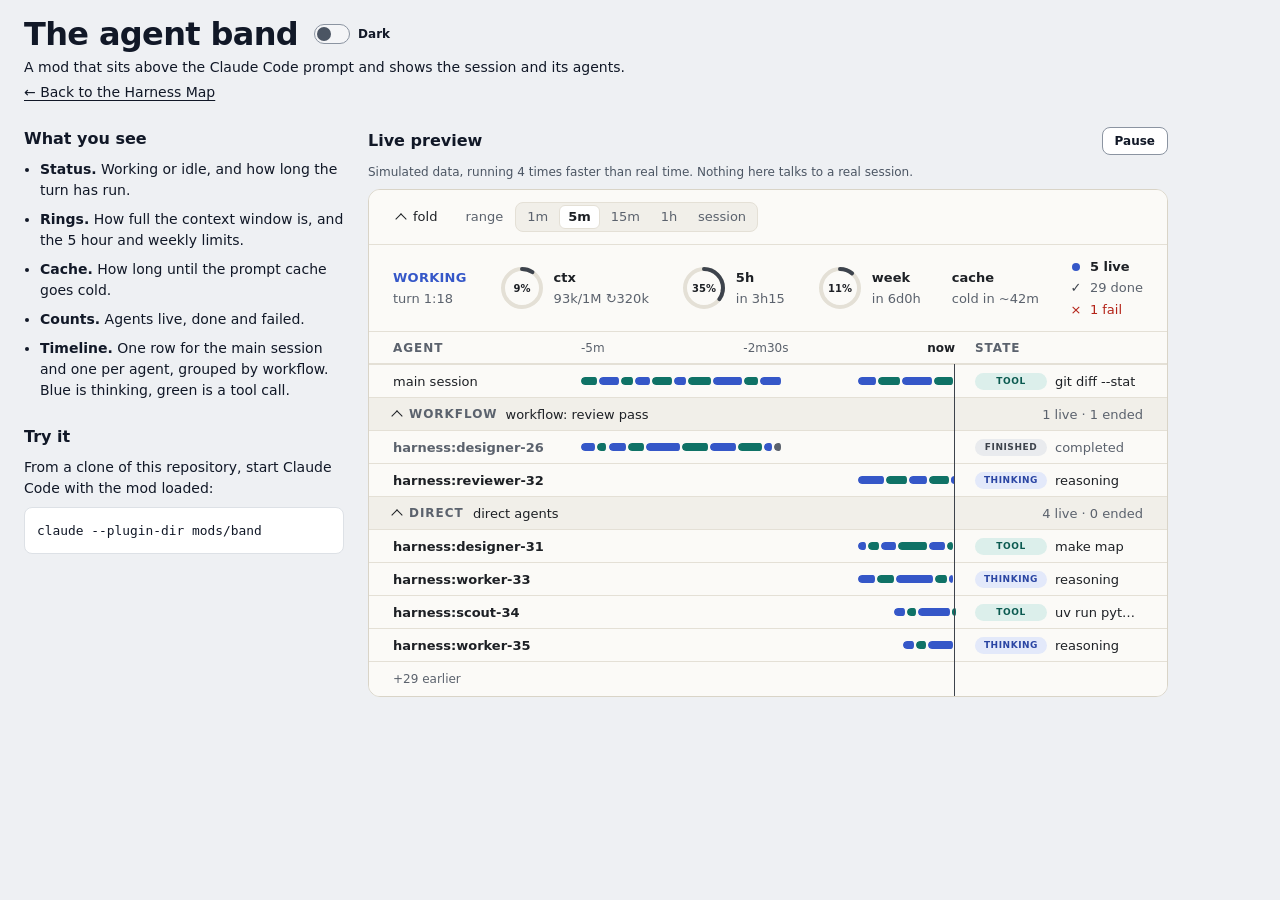
==== docs/band.html @ f0ace24b "feat(docs): add a live preview of the agent band, linked from the map header * the map header gets a" ====
<!doctype html>
<html lang="en">
<head>
  <meta charset="utf-8">
  <meta name="viewport" content="width=device-width, initial-scale=1">
  <title>The agent band - Harness</title>
  <meta name="description" content="A live, simulated preview of the agent band: a mod that sits above the Claude Code prompt and shows the session and its agents.">
  <script>
    try {
      const savedTheme = localStorage.getItem("harness-map-theme");
      const prefersDark = window.matchMedia("(prefers-color-scheme: dark)").matches;
      if (savedTheme === "dark" || (savedTheme === null && prefersDark)) document.documentElement.dataset.theme = "dark";
    } catch (error) {
      console.warn("The saved theme could not be read.", error);
    }
  </script>
  <link rel="stylesheet" href="style.css">
  <link rel="stylesheet" href="band.css">
</head>
<body>
  <div class="page">
    <header class="page-head">
      <div class="page-intro">
        <div class="page-title-row">
          <h1 class="page-title">The agent band</h1>
          <button type="button" class="theme-switch" role="switch" aria-checked="false" data-theme-toggle>
            <span class="theme-switch-track" aria-hidden="true"><span class="theme-switch-thumb"></span></span>
            <span class="theme-switch-label">Dark</span>
          </button>
        </div>
        <p class="page-lede">A mod that sits above the Claude Code prompt and shows the session and its agents.</p>
        <p><a href="index.html">&larr; Back to the Harness Map</a></p>
      </div>
    </header>

    <main class="ab-page">
      <div class="ab-about">
        <section aria-labelledby="about-title">
          <h2 class="ab-about-title" id="about-title">What you see</h2>
          <ul class="ab-about-list">
            <li><strong>Status.</strong> Working or idle, and how long the turn has run.</li>
            <li><strong>Rings.</strong> How full the context window is, and the 5 hour and weekly limits.</li>
            <li><strong>Cache.</strong> How long until the prompt cache goes cold.</li>
            <li><strong>Counts.</strong> Agents live, done and failed.</li>
            <li><strong>Timeline.</strong> One row for the main session and one per agent, grouped by workflow. Blue is thinking, green is a tool call.</li>
          </ul>
        </section>
        <section aria-labelledby="try-title">
          <h2 class="ab-about-title" id="try-title">Try it</h2>
          <p>From a clone of this repository, start Claude Code with the mod loaded:</p>
          <pre class="ab-code"><code>claude --plugin-dir mods/band</code></pre>
        </section>
      </div>

      <section class="ab-demo" aria-labelledby="demo-title">
        <div class="ab-demo-head">
          <h2 class="ab-demo-title" id="demo-title">Live preview</h2>
          <button type="button" class="ab-pause" data-pause>Pause</button>
        </div>
        <p class="ab-demo-note">Simulated data, running 4 times faster than real time. Nothing here talks to a real session.</p>
        <div class="ab-scroll" tabindex="0" role="region" aria-label="The agent band, simulated">
          <div class="ab" data-band>
            <div class="ab-controls">
              <button type="button" class="ab-fold" aria-expanded="true" data-fold>
                <span class="ab-chevron" aria-hidden="true"></span>
                <span data-fold-label>fold</span>
              </button>
              <div class="ab-range" data-range-group>
                <span class="ab-range-label" id="range-label">range</span>
                <div class="ab-range-buttons" role="group" aria-labelledby="range-label">
                  <button type="button" class="ab-range-button" aria-pressed="false" data-range="60000">1m</button>
                  <button type="button" class="ab-range-button" aria-pressed="true" data-range="300000">5m</button>
                  <button type="button" class="ab-range-button" aria-pressed="false" data-range="900000">15m</button>
                  <button type="button" class="ab-range-button" aria-pressed="false" data-range="3600000">1h</button>
                  <button type="button" class="ab-range-button" aria-pressed="false" data-range="0">session</button>
                </div>
              </div>
            </div>

            <div class="ab-gauges">
              <div class="ab-status">
                <strong class="ab-status-word" data-status>WORKING</strong>
                <span class="ab-muted" data-turn>turn 0:00</span>
              </div>
              <div class="ab-gauge" data-gauge="ctx">
                <svg class="ab-ring" viewBox="0 0 48 48" aria-hidden="true"><circle class="ab-ring-track" cx="24" cy="24" r="19"/><circle class="ab-ring-arc" cx="24" cy="24" r="19" pathLength="100" stroke-dasharray="0 100" transform="rotate(-90 24 24)" data-arc/><text class="ab-ring-num" x="24" y="28" text-anchor="middle" data-pct>0%</text></svg>
                <div class="ab-gauge-text"><strong>ctx</strong><span class="ab-muted" data-detail></span></div>
              </div>
              <div class="ab-gauge" data-gauge="five">
                <svg class="ab-ring" viewBox="0 0 48 48" aria-hidden="true"><circle class="ab-ring-track" cx="24" cy="24" r="19"/><circle class="ab-ring-arc" cx="24" cy="24" r="19" pathLength="100" stroke-dasharray="0 100" transform="rotate(-90 24 24)" data-arc/><text class="ab-ring-num" x="24" y="28" text-anchor="middle" data-pct>0%</text></svg>
                <div class="ab-gauge-text"><strong>5h</strong><span class="ab-muted" data-detail></span></div>
              </div>
              <div class="ab-gauge" data-gauge="week">
                <svg class="ab-ring" viewBox="0 0 48 48" aria-hidden="true"><circle class="ab-ring-track" cx="24" cy="24" r="19"/><circle class="ab-ring-arc" cx="24" cy="24" r="19" pathLength="100" stroke-dasharray="0 100" transform="rotate(-90 24 24)" data-arc/><text class="ab-ring-num" x="24" y="28" text-anchor="middle" data-pct>0%</text></svg>
                <div class="ab-gauge-text"><strong>week</strong><span class="ab-muted" data-detail></span></div>
              </div>
              <div class="ab-gauge-text">
                <strong>cache</strong>
                <span class="ab-muted" data-cache>cold in ~60m</span>
              </div>
              <ul class="ab-counts">
                <li><span class="ab-dot" aria-hidden="true"></span><strong data-live>0 live</strong></li>
                <li><span class="ab-mark" aria-hidden="true">&check;</span><span class="ab-muted" data-done>0 done</span></li>
                <li><span class="ab-mark is-failed" aria-hidden="true">&times;</span><span class="ab-failed" data-fail>0 fail</span></li>
              </ul>
            </div>

            <div class="ab-timeline" data-timeline>
              <div class="ab-row ab-head">
                <span>AGENT</span>
                <span class="ab-axis"><span data-axis-start>-5m</span><span data-axis-middle>-2m</span><strong>now</strong></span>
                <span>STATE</span>
              </div>
              <div class="ab-body" data-rows></div>
              <p class="ab-earlier" data-earlier></p>
              <span class="ab-now" aria-hidden="true"></span>
            </div>
          </div>
        </div>
      </section>
    </main>
  </div>

  <script defer src="band.js"></script>
</body>
</html>
---- docs/style.css ----
:root {
  color-scheme: light;
  --bg: #eef0f3;
  --surface: #ffffff;
  --surface-soft: #f4f5f7;
  --ink: #111827;
  --muted: #4b5563;
  --line: #dde1e6;
  --line-strong: #8b94a1;
  --focus: #2563eb;
  --selected: #1c1917;
  --kind-agent: #1d4ed8;
  --kind-skill: #0f766e;
  --kind-hook: #6d28d9;
  --on-kind: #ffffff;
  --level-1: #6b1d5c;
  --level-2: #912a70;
  --level-3: #b3355f;
  --level-4: #c4412f;
  --level-5: #da5f18;
  --level-6: #c6750d;
  --level-7: #bd800a;
  --level-ink-1: #ffffff;
  --level-ink-2: #ffffff;
  --level-ink-3: #ffffff;
  --level-ink-4: #ffffff;
  --level-ink-5: #1c1917;
  --level-ink-6: #1c1917;
  --level-ink-7: #1c1917;
  --shadow-chip: 0 1px 0 rgb(28 25 23 / 0.08);
  --shadow-pop: 0 10px 30px rgb(28 25 23 / 0.18), 0 2px 6px rgb(28 25 23 / 0.1);
  --font-sans: "Inter", system-ui, -apple-system, "Segoe UI", sans-serif;
  --font-mono: ui-monospace, "SFMono-Regular", Menlo, Consolas, monospace;
  --space-half: 0.125rem;
  --space-1: 0.25rem;
  --space-2: 0.5rem;
  --space-3: 0.75rem;
  --space-4: 1rem;
  --space-5: 1.5rem;
  --space-6: 2rem;
  --radius-small: 0.375rem;
  --radius: 0.5rem;
  --radius-large: 0.75rem;
  --radius-pill: 999px;
  --text-label: 0.75rem;
  --text-meta: 0.75rem;
  --text-chip: 0.8125rem;
  --text-body: 0.875rem;
  --text-panel: 1rem;
  --text-kpi: 1.5rem;
  --text-title: 2rem;
  --chip-height: 1.75rem;
  --chip-height-touch: 2.5rem;
  --pyramid-column: 22rem;
  --level-height: 2.25rem;
  --brace-column: 5rem;
  --tip-width: 22rem;
  --full-width: 46rem;
  --measure: 72ch;
  --meter-height: 0.5rem;
  --dim: 0.28;
  --dim-level: 0.45;
  --tint-level: 16%;
  --tint-head: 10%;
  --tint-chip: 11%;
  --tint-chip-hover: 22%;
  --grow: 1.03;
  --z-tip: 10;
  --duration: 140ms;
  --switch-width: 2.25rem;
  --switch-height: 1.25rem;
  --switch-thumb: 0.875rem;
  --switch-inset: 0.125rem;
  --switch-travel: 1rem;
  --struck-ink: #4b5563;
  --code-keyword: #a3215f;
  --code-string: #1a6b2c;
  --code-number: #9a4508;
  --code-builtin: #1d5fb4;
  --code-decorator: #7a5200;
  --code-comment: #596270;
  --code-command: #6528c7;
  --code-flag: #0b6870;
  --code-operator: #b42318;
  --code-key: #1f4fa0;
}

:root[data-theme="dark"] {
  color-scheme: dark;
  --bg: #0d0f13;
  --surface: #181b21;
  --surface-soft: #21252d;
  --ink: #eef1f5;
  --muted: #a7b0bc;
  --line: #313743;
  --line-strong: #6f7885;
  --focus: #8fbcff;
  --selected: #f4f1ee;
  --kind-agent: #9ec1ff;
  --kind-skill: #5eead4;
  --kind-hook: #c4b5fd;
  --on-kind: #141518;
  --level-1: #f7b2e0;
  --level-2: #f2a0c2;
  --level-3: #ec9186;
  --level-4: #d09556;
  --level-5: #a87a48;
  --level-6: #b8895a;
  --level-7: #c59a68;
  --level-ink-1: #141518;
  --level-ink-2: #141518;
  --level-ink-3: #141518;
  --level-ink-4: #141518;
  --level-ink-5: #141518;
  --level-ink-6: #141518;
  --level-ink-7: #141518;
  --shadow-chip: 0 1px 0 rgb(0 0 0 / 0.5);
  --tint-head: 18%;
  --tint-chip: 24%;
  --tint-chip-hover: 34%;
  --shadow-pop: 0 12px 32px rgb(0 0 0 / 0.55), 0 2px 6px rgb(0 0 0 / 0.4);
  --struck-ink: #d3d8df;
  --code-keyword: #f59fcf;
  --code-string: #9edc8a;
  --code-number: #f5b27a;
  --code-builtin: #8fc3ff;
  --code-decorator: #e9c46a;
  --code-comment: #9aa3ae;
  --code-command: #c7b4ff;
  --code-flag: #6fd8d8;
  --code-operator: #ff9d90;
  --code-key: #a9c9ff;
}

[hidden] {
  display: none !important;
}

*,
*::before,
*::after {
  box-sizing: border-box;
}

body {
  margin: 0;
  background: var(--bg);
  color: var(--ink);
  font-family: var(--font-sans);
  font-size: var(--text-body);
  line-height: 1.5;
}

h1,
h2,
h3,
h4,
p,
ul,
ol {
  margin: 0;
  padding: 0;
}

code {
  font-family: var(--font-mono);
  font-size: 0.92em;
  overflow-wrap: anywhere;
}

a {
  color: var(--ink);
  text-underline-offset: 0.2em;
}

:focus-visible {
  outline: 2px solid var(--focus);
  outline-offset: 2px;
}

.visually-hidden {
  position: absolute;
  inline-size: 1px;
  block-size: 1px;
  overflow: hidden;
  clip-path: inset(50%);
  white-space: nowrap;
}

.is-stopped {
  --level: var(--level-1);
  --level-ink: var(--level-ink-1);
  --rank: 7;
}

.is-asks {
  --level: var(--level-2);
  --level-ink: var(--level-ink-2);
  --rank: 6;
}

.is-sent-back {
  --level: var(--level-3);
  --level-ink: var(--level-ink-3);
  --rank: 5;
}

.is-turn {
  --level: var(--level-4);
  --level-ink: var(--level-ink-4);
  --rank: 4;
}

.is-reminder {
  --level: var(--level-5);
  --level-ink: var(--level-ink-5);
  --rank: 3;
}

.is-advice {
  --level: var(--level-6);
  --level-ink: var(--level-ink-6);
  --rank: 2;
}

.is-written {
  --level: var(--level-7);
  --level-ink: var(--level-ink-7);
  --rank: 1;
}


.page {
  max-inline-size: 80rem;
  margin-inline: auto;
  padding: var(--space-4);
  display: grid;
  gap: var(--space-5);
}

.page-head {
  display: grid;
  grid-template-columns: minmax(0, 1fr);
  gap: var(--space-3) var(--space-5);
  align-items: start;
}

.page-intro {
  display: grid;
  gap: var(--space-1);
}

.page-title-row {
  display: flex;
  flex-wrap: wrap;
  align-items: center;
  gap: var(--space-3);
}

.page-title {
  font-size: var(--text-title);
  font-weight: 700;
  line-height: 1.15;
  letter-spacing: -0.02em;
}

.page-lede {
  max-inline-size: 70ch;
}

.stats {
  list-style: none;
  display: flex;
  flex-wrap: wrap;
  gap: var(--space-2) var(--space-5);
  margin-block-start: var(--space-2);
  font-size: var(--text-meta);
  color: var(--muted);
}

.stats > li {
  display: grid;
  align-content: start;
  padding-inline-start: var(--space-3);
  border-inline-start: 1px solid var(--line);
}

.stats-value {
  font-size: var(--text-kpi);
  font-weight: 700;
  line-height: 1.2;
  font-variant-numeric: tabular-nums;
  color: var(--ink);
}

.theme-switch {
  display: inline-flex;
  align-items: center;
  gap: var(--space-2);
  min-block-size: var(--chip-height);
  padding: 0 var(--space-1);
  font: inherit;
  font-size: var(--text-meta);
  font-weight: 600;
  color: var(--ink);
  background: transparent;
  border: 0;
  border-radius: var(--radius);
  cursor: pointer;
}

.theme-switch:focus-visible {
  outline: 2px solid var(--focus);
  outline-offset: 2px;
}

.theme-switch-track {
  position: relative;
  display: inline-block;
  inline-size: var(--switch-width);
  block-size: var(--switch-height);
  background: var(--surface-soft);
  border: 1px solid var(--line-strong);
  border-radius: var(--radius-pill);
  transition: background-color var(--duration), border-color var(--duration);
}

.theme-switch-thumb {
  position: absolute;
  inset-block-start: var(--switch-inset);
  inset-inline-start: var(--switch-inset);
  inline-size: var(--switch-thumb);
  block-size: var(--switch-thumb);
  background: var(--muted);
  border-radius: var(--radius-pill);
  transition: transform var(--duration);
}

.theme-switch[aria-checked="true"] .theme-switch-track {
  background: var(--focus);
  border-color: var(--focus);
}

.theme-switch[aria-checked="true"] .theme-switch-thumb {
  background: var(--surface);
  transform: translateX(var(--switch-travel));
}

.band-link {
  display: inline-flex;
  align-items: center;
  gap: var(--space-2);
  min-block-size: var(--chip-height);
  padding: 0 var(--space-3);
  font-size: var(--text-meta);
  font-weight: 600;
  color: var(--ink);
  text-decoration: none;
  background: var(--surface);
  border: 1px solid var(--line-strong);
  border-radius: var(--radius-pill);
}

.band-link:hover {
  background: var(--surface-soft);
}

.band-link-dot {
  position: relative;
  inline-size: 0.5rem;
  block-size: 0.5rem;
  background: var(--focus);
  border-radius: var(--radius-pill);
}

.band-link-dot::after {
  content: "";
  position: absolute;
  inset: 0;
  border: 1px solid var(--focus);
  border-radius: var(--radius-pill);
  animation: band-link-pulse 2.4s ease-out infinite;
}

@keyframes band-link-pulse {
  from {
    opacity: 0.8;
    transform: scale(1);
  }

  to {
    opacity: 0;
    transform: scale(3);
  }
}

@media (prefers-reduced-motion: reduce) {
  .band-link-dot::after {
    animation: none;
    opacity: 0;
  }
}

.page-main {
  display: grid;
  gap: var(--space-4);
}

.card {
  background: var(--surface);
  border: 1px solid var(--line);
  border-radius: var(--radius-large);
}


.install {
  display: grid;
  align-content: center;
  gap: var(--space-2);
  min-inline-size: 0;
  padding: var(--space-4);
}

.install-bar {
  display: flex;
  flex-wrap: wrap;
  align-items: center;
  gap: var(--space-1) var(--space-2);
}

.install-label {
  font-size: var(--text-label);
  font-weight: 700;
  letter-spacing: 0.06em;
  text-transform: uppercase;
  color: var(--muted);
}

.install-tablist {
  display: flex;
  gap: var(--space-half);
  padding: var(--space-half);
  background: var(--surface-soft);
  border: 1px solid var(--line);
  border-radius: var(--radius);
}

.install-tab {
  min-block-size: 1.5rem;
  padding: 0 var(--space-2);
  font: inherit;
  font-size: var(--text-meta);
  font-weight: 600;
  color: var(--muted);
  background: transparent;
  border: 0;
  border-radius: var(--radius-small);
  cursor: pointer;
}

.install-tab[aria-selected="true"] {
  color: var(--ink);
  background: var(--surface);
  box-shadow: 0 0 0 1px var(--line-strong);
}

.install-panel {
  display: grid;
  grid-template-columns: minmax(0, 1fr) auto;
  align-items: center;
  gap: var(--space-half) var(--space-2);
}

.install-command {
  display: block;
  padding: var(--space-1) var(--space-2);
  font-size: var(--text-meta);
  background: var(--surface-soft);
  border-radius: var(--radius-small);
}

.install-copy {
  min-block-size: 1.5rem;
  padding: 0 var(--space-3);
  font: inherit;
  font-size: var(--text-meta);
  font-weight: 600;
  color: var(--ink);
  background: var(--surface);
  border: 1px solid var(--line-strong);
  border-radius: var(--radius);
  box-shadow: var(--shadow-chip);
  cursor: pointer;
}

.install-note {
  grid-column: 1 / -1;
  font-size: var(--text-label);
  color: var(--muted);
}

.install-mark {
  color: var(--ink);
  font-weight: 600;
}

.install-mark.is-off {
  text-decoration: line-through;
}

.install-mark.is-partial {
  text-decoration: underline dotted;
  text-underline-offset: 0.2em;
}


.core {
  display: grid;
  gap: var(--space-4);
  align-items: start;
}

.binds {
  display: grid;
  gap: var(--space-2);
  padding: var(--space-3);
}

.binds-title {
  font-size: var(--text-panel);
  font-weight: 700;
}

.binds-intro {
  font-size: var(--text-meta);
  color: var(--muted);
}

.pyramid-axis {
  display: flex;
  justify-content: space-between;
  font-size: var(--text-label);
  font-weight: 700;
  letter-spacing: 0.06em;
  text-transform: uppercase;
  color: var(--muted);
}

.pyramid-box {
  display: grid;
  align-content: start;
  gap: var(--space-2);
}


.pyramid-split {
  display: grid;
  grid-template-columns: minmax(0, 1fr) var(--brace-column);
  grid-template-rows: repeat(7, auto);
  gap: var(--space-1) var(--space-2);
}

.pyramid {
  list-style: none;
  display: grid;
  grid-template-rows: subgrid;
  grid-row: 1 / -1;
  grid-column: 1;
  gap: var(--space-1);
}

.pyramid-step {
  display: grid;
}

.level {
  display: flex;
  align-items: center;
  justify-content: space-between;
  justify-self: center;
  gap: var(--space-2);
  inline-size: calc(72% + 28% * (7 - var(--rank)) / 6);
  min-block-size: var(--level-height);
  padding: var(--space-1) var(--space-2);
  font: inherit;
  color: var(--ink);
  text-align: start;
  background: color-mix(in srgb, var(--level) var(--tint-level), var(--surface));
  border: 0;
  border-radius: var(--radius-small);
  cursor: pointer;
  transition:
    opacity var(--duration),
    transform var(--duration);
}

.level-text {
  display: grid;
}

.level-name {
  font-size: var(--text-meta);
  font-weight: 700;
  line-height: 1.2;
}

.level-short {
  font-size: var(--text-label);
  line-height: 1.25;
}

.level-count {
  min-inline-size: 1.75rem;
  padding: 0 var(--space-1);
  font-size: var(--text-meta);
  font-weight: 700;
  font-variant-numeric: tabular-nums;
  text-align: center;
  color: var(--level-ink);
  background: var(--level);
  border-radius: var(--radius-pill);
}

.level:hover,
.level.is-active {
  transform: scale(var(--grow));
}

.level[aria-pressed="true"] {
  outline: 2px solid var(--selected);
  outline-offset: 2px;
}

.pyramid.has-active .level:not(.is-active) {
  opacity: var(--dim-level);
}

.brace {
  position: relative;
  display: grid;
  align-content: center;
  grid-column: 2;
  padding-inline-start: var(--space-3);
  font-size: var(--text-label);
  line-height: 1.25;
  color: var(--muted);
}

.brace::before {
  content: "";
  position: absolute;
  inset-block: var(--space-1);
  inset-inline-start: 0;
  inline-size: var(--space-2);
  border: 2px solid var(--brace);
  border-inline-start: 0;
  border-start-end-radius: var(--space-1);
  border-end-end-radius: var(--space-1);
}

.brace-title {
  font-size: var(--text-meta);
  font-weight: 700;
  color: var(--ink);
}

.brace-aside {
  color: var(--muted);
}

.brace-hooks {
  --brace: var(--level-1);
  grid-row: 1 / 5;
}

.brace-reminder {
  --brace: var(--level-5);
  grid-row: 5 / 6;
}

.brace-model {
  --brace: var(--line-strong);
  grid-row: 6 / 8;
}

.level-notes {
  padding: var(--space-2) var(--space-3);
  font-size: var(--text-meta);
  line-height: 1.45;
  color: var(--ink);
  background: var(--surface-soft);
  border-radius: var(--radius);
}


.parts {
  display: grid;
  min-inline-size: 0;
}

.panels {
  display: grid;
  gap: var(--space-3);
  align-items: stretch;
}

.panel {
  display: grid;
  align-content: start;
  min-inline-size: 0;
  background: var(--surface);
  border: 1px solid var(--line);
  border-radius: var(--radius-large);
}

.panel-head {
  display: flex;
  flex-wrap: wrap;
  align-items: baseline;
  gap: var(--space-half) var(--space-2);
  padding: var(--space-3) var(--space-4);
  background: color-mix(in srgb, var(--kind) var(--tint-head), var(--surface));
  border-start-start-radius: calc(var(--radius-large) - 1px);
  border-start-end-radius: calc(var(--radius-large) - 1px);
}

.panel-title {
  font-size: var(--text-panel);
  font-weight: 700;
  color: var(--kind);
}

.panel-count {
  padding: 0 var(--space-2);
  font-size: var(--text-meta);
  font-weight: 700;
  font-variant-numeric: tabular-nums;
  color: var(--on-kind);
  background: var(--kind);
  border-radius: var(--radius-pill);
}

.panel-kicker {
  flex: 1 1 100%;
  font-size: var(--text-meta);
}

.bands {
  display: grid;
  gap: var(--space-3) var(--space-5);
  padding: var(--space-3) var(--space-4) var(--space-4);
}

.band {
  display: grid;
  align-content: start;
  gap: var(--space-1);
}

.band-label {
  display: flex;
  flex-wrap: wrap;
  align-items: baseline;
  gap: 0 var(--space-2);
}

.band-name {
  font-size: var(--text-label);
  font-weight: 700;
  letter-spacing: 0.06em;
  text-transform: uppercase;
}

.band-text {
  font-size: var(--text-label);
  line-height: 1.35;
  color: var(--muted);
}

.chips {
  list-style: none;
  display: flex;
  flex-wrap: wrap;
  gap: var(--space-1);
}

.chip-item {
  position: relative;
  display: flex;
}

.chip {
  display: inline-flex;
  align-items: center;
  gap: var(--space-1);
  min-block-size: var(--chip-height);
  padding: 0 var(--space-2);
  font: inherit;
  font-size: var(--text-chip);
  font-weight: 600;
  line-height: 1.2;
  color: var(--ink);
  background: color-mix(in srgb, var(--kind) var(--tint-chip), var(--surface));
  border: 1px solid transparent;
  border-radius: var(--radius-small);
  cursor: pointer;
  transition: opacity var(--duration), background-color var(--duration);
}

.chip:hover,
.chip.is-open,
.panels.has-filter .chip.is-lit {
  background: color-mix(in srgb, var(--kind) var(--tint-chip-hover), var(--surface));
  border-color: var(--kind);
}

.panels.has-filter .chip:not(.is-lit) {
  opacity: var(--dim);
}

.chip-port,
.tip-port {
  display: none;
}

:root[data-target="cortex"] .chip-port.is-cortex,
:root[data-target="kiro"] .chip-port.is-kiro {
  display: inline;
}

:root[data-target="cortex"] .tip-port.is-cortex,
:root[data-target="kiro"] .tip-port.is-kiro {
  display: contents;
}

:root[data-target="cortex"] .chip[data-port-cortex="off"],
:root[data-target="kiro"] .chip[data-port-kiro="off"] {
  color: var(--struck-ink);
  text-decoration: line-through;
}

:root[data-target="cortex"] .chip[data-port-cortex="partial"],
:root[data-target="kiro"] .chip[data-port-kiro="partial"] {
  text-decoration: underline dotted;
  text-underline-offset: 0.2em;
}

.tip {
  position: fixed;
  inset-inline: var(--space-3);
  inset-block-end: var(--space-3);
  z-index: var(--z-tip);
  max-inline-size: calc(100vw - 2 * var(--space-4));
  max-block-size: calc(100dvh - 2 * var(--space-3));
  overflow-y: auto;
  font-size: var(--text-meta);
  line-height: 1.45;
  color: var(--ink);
  background: var(--surface);
  border: 1px solid var(--line-strong);
  border-radius: var(--radius);
  box-shadow: var(--shadow-pop);
}

.kind-agent,
.panel.is-agents {
  --kind: var(--kind-agent);
}

.kind-skill,
.panel.is-skills {
  --kind: var(--kind-skill);
}

.kind-hook,
.panel.is-hooks {
  --kind: var(--kind-hook);
}

.tip-strip {
  position: sticky;
  inset-block-start: 0;
  display: flex;
  align-items: center;
  gap: var(--space-2);
  padding: var(--space-1) var(--space-3);
  color: var(--on-kind);
  background: var(--kind);
}

.tip-kind {
  font-size: var(--text-label);
  font-weight: 700;
  letter-spacing: 0.08em;
  text-transform: uppercase;
}

.tip-name {
  flex: 1;
  min-inline-size: 0;
  font-size: var(--text-chip);
  font-weight: 700;
  overflow-wrap: anywhere;
}

.tip-switch {
  flex: none;
  min-block-size: var(--chip-height);
  padding-inline: var(--space-3);
  font: inherit;
  font-size: var(--text-meta);
  font-weight: 700;
  color: var(--on-kind);
  background: transparent;
  border: 1px solid currentcolor;
  border-radius: var(--radius-pill);
  cursor: pointer;
}

.tip-switch:hover {
  background: color-mix(in srgb, var(--on-kind) 18%, transparent);
}

.tip-switch:focus-visible,
.tip-view:focus-visible,
.full-code:focus-visible,
.full-table:focus-visible {
  outline: 2px solid var(--focus);
  outline-offset: 2px;
}

.tip-switch:focus-visible {
  outline-color: var(--on-kind);
}

.tip.is-full {
  position: fixed;
  inset: var(--space-3) var(--space-3) auto;
  inline-size: auto;
  max-inline-size: var(--full-width);
  margin-inline: auto;
  max-block-size: calc(100dvh - 2 * var(--space-3));
}

.tip-view {
  padding: var(--space-3) var(--space-4) var(--space-5);
  font-size: var(--text-body);
  line-height: 1.6;
  overflow-wrap: anywhere;
}

.tip-view > * {
  max-inline-size: var(--measure);
}

.tip-view > pre,
.tip-view > .full-table {
  max-inline-size: none;
}

.tip-view h3,
.tip-view h4,
.tip-view h5,
.tip-view h6 {
  margin-block: var(--space-5) var(--space-2);
  line-height: 1.25;
}

.tip-view h3 {
  font-size: var(--text-panel);
  padding-block-end: var(--space-1);
  border-block-end: 1px solid var(--line);
}

.tip-view h4 {
  font-size: var(--text-body);
}

.tip-view h5,
.tip-view h6 {
  font-size: var(--text-chip);
  color: var(--muted);
}

.tip-view :is(p, ul, ol, blockquote, pre, hr) {
  margin-block: 0 var(--space-3);
}

.tip-view > :first-child {
  margin-block-start: 0;
}

.tip-view :is(ul, ol) {
  padding-inline-start: var(--space-5);
}

.tip-view li > :is(ul, ol) {
  margin-block: var(--space-1) 0;
}

.tip-view blockquote {
  padding-inline-start: var(--space-3);
  color: var(--muted);
  border-inline-start: 3px solid var(--line-strong);
}

.tip-view hr {
  border: 0;
  border-block-start: 1px solid var(--line);
}

.tip-view a {
  color: var(--kind);
  text-underline-offset: 0.2em;
}

.tip-view :not(pre) > code {
  padding: var(--space-half) var(--space-1);
  font-family: var(--font-mono);
  font-size: 0.92em;
  background: var(--surface-soft);
  border-radius: var(--radius-small);
}

.full-code {
  padding: var(--space-3);
  overflow-x: auto;
  font-family: var(--font-mono);
  font-size: var(--text-meta);
  line-height: 1.5;
  tab-size: 4;
  background: var(--surface-soft);
  border: 1px solid var(--line);
  border-radius: var(--radius);
}

.full-table {
  overflow-x: auto;
  margin-block: 0 var(--space-3);
}

.full-table table {
  border-collapse: collapse;
  font-size: var(--text-chip);
}

.full-table :is(th, td) {
  padding: var(--space-1) var(--space-3);
  text-align: start;
  vertical-align: top;
  border: 1px solid var(--line);
  overflow-wrap: normal;
}

.full-table th {
  background: var(--surface-soft);
}

.tip-body {
  display: grid;
  gap: var(--space-3);
  padding: var(--space-3);
}

.tip-job {
  font-size: var(--text-chip);
}

.tip-grid {
  display: grid;
  grid-template-columns: auto minmax(0, 1fr);
  gap: var(--space-2) var(--space-3);
  padding-block-start: var(--space-3);
  border-block-start: 1px solid var(--line);
}

.tip-grid dt {
  display: flex;
  align-items: flex-start;
  gap: var(--space-1);
  font-weight: 700;
}

.tip-grid dd {
  margin: 0;
  color: var(--muted);
  overflow-wrap: anywhere;
}

.tip-grid dd.is-ink {
  color: var(--ink);
}

.icon {
  flex: none;
  margin-block-start: var(--space-half);
  fill: none;
  stroke: currentcolor;
  stroke-width: 1.5;
  stroke-linecap: round;
  stroke-linejoin: round;
}

.sprite {
  position: absolute;
}

.meter {
  display: flex;
  gap: var(--space-half);
  margin-block-end: var(--space-1);
}

.meter-seg {
  flex: 1;
  block-size: var(--meter-height);
  border: 1px dashed var(--line-strong);
  border-radius: var(--radius-small);
}

.meter-seg.is-on {
  background: var(--level);
  border: 1px solid color-mix(in srgb, var(--level) 55%, var(--ink));
}

.meter-sentence {
  color: var(--ink);
}

.ports {
  display: inline-flex;
  flex-wrap: wrap;
  gap: var(--space-1);
}

.port {
  padding: 0 var(--space-1);
  font-size: var(--text-label);
  color: var(--ink);
  border: 1px solid var(--line-strong);
  border-radius: var(--radius-small);
}

.port[data-state="advisory"] {
  border-style: dashed;
}

.port[data-state="partial"] {
  border-style: dotted;
}

.port[data-state="off"] {
  color: var(--muted);
  border-color: var(--line);
  text-decoration: line-through;
}

.tok-keyword {
  color: var(--code-keyword);
}

.tok-string {
  color: var(--code-string);
}

.tok-number {
  color: var(--code-number);
}

.tok-builtin {
  color: var(--code-builtin);
}

.tok-decorator {
  color: var(--code-decorator);
}

.tok-comment {
  color: var(--code-comment);
  font-style: italic;
}

.tok-command {
  color: var(--code-command);
  font-weight: 600;
}

.tok-flag {
  color: var(--code-flag);
}

.tok-operator {
  color: var(--code-operator);
  font-weight: 600;
}

.tok-key {
  color: var(--code-key);
}

@media (pointer: coarse) {
  .chip {
    min-block-size: var(--chip-height-touch);
  }
}

@media (min-width: 40rem) {
  .tip {
    position: absolute;
    inset-inline: 0 auto;
    inset-block: calc(100% + var(--space-1)) auto;
    inline-size: var(--tip-width);
  }

  .tip.is-end {
    inset-inline: auto 0;
  }

  .tip.is-above {
    inset-block: auto calc(100% + var(--space-1));
  }
}

@media (min-width: 60rem) {
  .page {
    padding: var(--space-4) var(--space-5) var(--space-6);
  }

  .page-head {
    grid-template-columns: minmax(0, 1fr) minmax(0, 36rem);
  }

  .core {
    grid-template-columns: var(--pyramid-column) minmax(0, 1fr);
  }

  .panels {
    grid-template-columns: minmax(0, 1fr) minmax(0, 2fr);
  }

  .panel.is-hooks {
    grid-column: 1 / -1;
  }

  .panel.is-skills .bands {
    grid-template-columns: repeat(2, minmax(0, 1fr));
  }

  .panel.is-hooks .bands {
    grid-template-columns: repeat(4, minmax(0, 1fr));
  }
}

@media (prefers-reduced-motion: reduce) {
  *,
  *::before,
  *::after {
    transition-duration: 0.01ms !important;
    animation-duration: 0.01ms !important;
  }
}
---- docs/band.css ----
.ab-page {
  display: grid;
  grid-template-columns: minmax(0, 1fr);
  gap: var(--space-5);
  align-items: start;
}

@media (min-width: 64rem) {
  .ab-page {
    grid-template-columns: minmax(16rem, 20rem) minmax(0, 1fr);
  }
}

.ab-about {
  display: grid;
  gap: var(--space-5);
}

.ab-about-title {
  font-size: var(--text-panel);
  font-weight: 700;
  margin-block-end: var(--space-2);
}

.ab-about-list {
  display: grid;
  gap: var(--space-2);
  padding-inline-start: var(--space-4);
}

.ab-code {
  margin: var(--space-2) 0 0;
  padding: var(--space-3);
  overflow-x: auto;
  background: var(--surface);
  border: 1px solid var(--line);
  border-radius: var(--radius);
}

.ab-demo {
  display: grid;
  max-inline-size: 50rem;
  gap: var(--space-2);
  min-inline-size: 0;
}

.ab-demo-head {
  display: flex;
  flex-wrap: wrap;
  align-items: center;
  justify-content: space-between;
  gap: var(--space-3);
}

.ab-demo-title {
  font-size: var(--text-panel);
  font-weight: 700;
}

.ab-demo-note {
  color: var(--muted);
  font-size: var(--text-meta);
}

.ab-pause {
  min-block-size: var(--chip-height);
  padding: 0 var(--space-3);
  font: inherit;
  font-size: var(--text-meta);
  font-weight: 600;
  color: var(--ink);
  background: var(--surface);
  border: 1px solid var(--line-strong);
  border-radius: var(--radius);
  cursor: pointer;
}

.ab-pause:hover {
  background: var(--surface-soft);
}

.ab-scroll {
  max-inline-size: 50rem;
  overflow-x: auto;
  border: 1px solid var(--frame-line);
  border-radius: var(--radius-large);
  background: var(--band-surface);
}

.ab {
  --band-surface: #fbfaf7;
  --band-tint: #f1efe9;
  --band-selected: #ffffff;
  --band-line: #e4e0d6;
  --band-ink: #1d2025;
  --band-ink-2: #3d434c;
  --band-muted: #5b626d;
  --thinking: #3557c8;
  --thinking-tint: #e3e9fa;
  --thinking-ink: #2a45a3;
  --tool: #0f7266;
  --tool-tint: #dcefeb;
  --tool-ink: #0b5a50;
  --finished: #5b626d;
  --finished-tint: #e9ebee;
  --finished-ink: #3d434c;
  --failed: #b42318;
  --failed-tint: #fbe4e1;
  --failed-ink: #8f1d14;
  --band-pad: 1.5rem;
  --band-name: 10.5rem;
  --band-state: 10.5rem;
  --band-gap: 1.25rem;
  --band-row: 2rem;
  --band-bar: 0.5rem;
  position: relative;
  min-inline-size: 45rem;
  color: var(--band-ink);
  background: var(--band-surface);
  font-size: var(--text-chip);
  font-variant-numeric: tabular-nums;
}

:root[data-theme="dark"] .ab {
  --band-surface: #1a1c20;
  --band-tint: #22252b;
  --band-selected: #33373f;
  --band-line: #33373f;
  --band-ink: #e9eaec;
  --band-ink-2: #c9ced6;
  --band-muted: #a0a6b0;
  --thinking: #7b96f0;
  --thinking-tint: #26315a;
  --thinking-ink: #c5d3ff;
  --tool: #3cc2b0;
  --tool-tint: #17403b;
  --tool-ink: #9fe6da;
  --finished: #a0a6b0;
  --finished-tint: #2c3036;
  --finished-ink: #d3d7de;
  --failed: #ff8a7a;
  --failed-tint: #4a211d;
  --failed-ink: #ffc2b9;
}

.ab-demo {
  --frame-line: #d9d4c7;
  --band-surface: #fbfaf7;
}

:root[data-theme="dark"] .ab-demo {
  --frame-line: #3a3e46;
  --band-surface: #1a1c20;
}

.ab-muted {
  color: var(--band-muted);
}

.ab-controls {
  display: flex;
  align-items: center;
  gap: var(--space-5);
  padding: var(--space-3) var(--band-pad);
  border-block-end: 1px solid var(--band-line);
}

.ab-fold {
  display: inline-flex;
  align-items: center;
  gap: var(--space-2);
  min-block-size: var(--chip-height);
  padding: 0 var(--space-1);
  font: inherit;
  color: var(--band-ink);
  background: transparent;
  border: 0;
  border-radius: var(--radius-small);
  cursor: pointer;
}

.ab-chevron {
  inline-size: 0.5rem;
  block-size: 0.5rem;
  border-inline-end: 1.5px solid var(--band-ink);
  border-block-start: 1.5px solid var(--band-ink);
  transform: translateY(0.125rem) rotate(-45deg);
  transition: transform var(--duration);
}

.is-folded .ab-chevron,
.is-collapsed .ab-chevron {
  transform: translateY(-0.125rem) rotate(135deg);
}

.ab-range {
  display: flex;
  align-items: center;
  gap: var(--space-3);
}

.ab-range-label {
  color: var(--band-muted);
}

.ab-range-buttons {
  display: inline-flex;
  gap: var(--space-half);
  padding: var(--space-half);
  background: var(--band-tint);
  border: 1px solid var(--band-line);
  border-radius: var(--radius);
}

.ab-range-button {
  min-inline-size: 2.25rem;
  min-block-size: 1.5rem;
  padding: 0 var(--space-2);
  font: inherit;
  color: var(--band-muted);
  background: transparent;
  border: 1px solid transparent;
  border-radius: var(--radius-small);
  cursor: pointer;
}

.ab-range-button:hover {
  color: var(--band-ink);
}

.ab-range-button[aria-pressed="true"] {
  font-weight: 600;
  color: var(--band-ink);
  background: var(--band-selected);
  border-color: var(--band-line);
}

.ab-gauges {
  display: flex;
  align-items: center;
  justify-content: space-between;
  gap: var(--space-4);
  padding: var(--space-3) var(--band-pad);
}

.ab-status,
.ab-gauge-text {
  display: grid;
  gap: var(--space-half);
  white-space: nowrap;
}

.ab-status-word {
  color: var(--thinking);
  letter-spacing: 0.02em;
}

.ab-status-word.is-idle {
  color: var(--band-muted);
}

.ab-gauge {
  display: flex;
  align-items: center;
  gap: var(--space-2);
}

.ab-ring {
  inline-size: 3rem;
  block-size: 3rem;
  flex: none;
}

.ab-ring-track,
.ab-ring-arc {
  fill: none;
  stroke-width: 4;
}

.ab-ring-track {
  stroke: var(--band-line);
}

.ab-ring-arc {
  stroke: var(--band-ink-2);
  stroke-linecap: round;
  transition: stroke-dasharray 400ms linear;
}

.ab-ring-num {
  font-size: 0.625rem;
  font-weight: 700;
  fill: var(--band-ink);
}

.ab-counts {
  display: grid;
  gap: var(--space-half);
  list-style: none;
  white-space: nowrap;
}

.ab-counts > li {
  display: flex;
  align-items: center;
  gap: var(--space-2);
}

.ab-dot {
  inline-size: 0.5rem;
  block-size: 0.5rem;
  margin-inline: 0.125rem;
  background: var(--thinking);
  border-radius: var(--radius-pill);
}

.ab-mark {
  inline-size: 0.75rem;
  text-align: center;
  color: var(--finished-ink);
}

.ab-mark.is-failed,
.ab-failed {
  color: var(--failed);
}

.ab-timeline {
  position: relative;
  border-block-start: 1px solid var(--band-line);
}

.ab-row {
  display: grid;
  grid-template-columns: var(--band-name) minmax(0, 1fr) var(--band-state);
  gap: var(--band-gap);
  align-items: center;
  min-block-size: var(--band-row);
  padding-inline: var(--band-pad);
}

.ab-body > .ab-row,
.ab-body > .ab-group {
  border-block-start: 1px solid var(--band-line);
}

.ab-head {
  border-block-end: 1px solid var(--band-line);
  font-size: var(--text-meta);
  font-weight: 600;
  letter-spacing: 0.08em;
  color: var(--band-muted);
}

.ab-axis {
  display: flex;
  justify-content: space-between;
  font-weight: 400;
  letter-spacing: 0;
}

.ab-axis > strong {
  font-weight: 600;
  color: var(--band-ink);
}

.ab-name {
  overflow: hidden;
  text-overflow: ellipsis;
  white-space: nowrap;
}

.ab-name.is-ended {
  color: var(--band-muted);
}

.ab-name.is-strong {
  font-weight: 600;
}

.ab-track {
  position: relative;
  align-self: stretch;
  min-block-size: var(--band-row);
}

.ab-span {
  position: absolute;
  inset-block-start: calc(50% - var(--band-bar) / 2);
  block-size: var(--band-bar);
  min-inline-size: 0.375rem;
  background-clip: padding-box;
  border-inline-end: 2px solid transparent;
  border-radius: var(--radius-small);
}

.ab-span.is-thinking {
  background-color: var(--thinking);
}

.ab-span.is-tool {
  background-color: var(--tool);
}

.ab-span.is-finished {
  background-color: var(--finished);
}

.ab-span.is-failed {
  background-color: var(--failed);
}

.ab-state {
  display: flex;
  align-items: center;
  gap: var(--space-2);
  min-inline-size: 0;
}

.ab-pill {
  flex: none;
  inline-size: 4.5rem;
  padding: 0.125rem 0;
  font-size: 0.5625rem;
  font-weight: 700;
  letter-spacing: 0.06em;
  text-align: center;
  border-radius: var(--radius-pill);
}

.ab-pill.is-thinking {
  color: var(--thinking-ink);
  background: var(--thinking-tint);
}

.ab-pill.is-tool {
  color: var(--tool-ink);
  background: var(--tool-tint);
}

.ab-pill.is-finished {
  color: var(--finished-ink);
  background: var(--finished-tint);
}

.ab-pill.is-failed {
  color: var(--failed-ink);
  background: var(--failed-tint);
}

.ab-detail {
  min-inline-size: 0;
  overflow: hidden;
  text-overflow: ellipsis;
  white-space: nowrap;
}

.ab-detail.is-ended {
  color: var(--band-muted);
}

.ab-group {
  display: block;
  inline-size: 100%;
  padding: 0;
  font: inherit;
  color: var(--band-ink);
  text-align: start;
  background: var(--band-tint);
  border: 0;
  border-block-start: 1px solid var(--band-line);
  cursor: pointer;
}

.ab-group-row {
  display: flex;
  align-items: center;
  gap: var(--space-2);
  min-block-size: var(--band-row);
  padding-inline: var(--band-pad);
}

.ab-group-tag {
  min-inline-size: 3.5rem;
  font-size: var(--text-meta);
  font-weight: 600;
  letter-spacing: 0.08em;
  color: var(--band-muted);
}

.ab-group-count {
  margin-inline-start: auto;
  color: var(--band-muted);
}

.ab-earlier {
  padding: var(--space-2) var(--band-pad);
  font-size: var(--text-meta);
  color: var(--band-muted);
  border-block-start: 1px solid var(--band-line);
}

.ab-now {
  position: absolute;
  inset-block: var(--band-row) 0;
  inset-inline-end: calc(var(--band-pad) + var(--band-state) + var(--band-gap));
  inline-size: 1px;
  background: var(--band-ink-2);
  pointer-events: none;
}

.ab.is-folded .ab-timeline,
.ab.is-folded .ab-range {
  display: none;
}

.ab.is-folded .ab-controls {
  border-block-end: 1px solid var(--band-line);
}

.ab button:focus-visible,
.ab-pause:focus-visible {
  outline: 2px solid var(--focus);
  outline-offset: 2px;
}

@media (prefers-reduced-motion: reduce) {
  .ab-ring-arc,
  .ab-chevron {
    transition: none;
  }
}
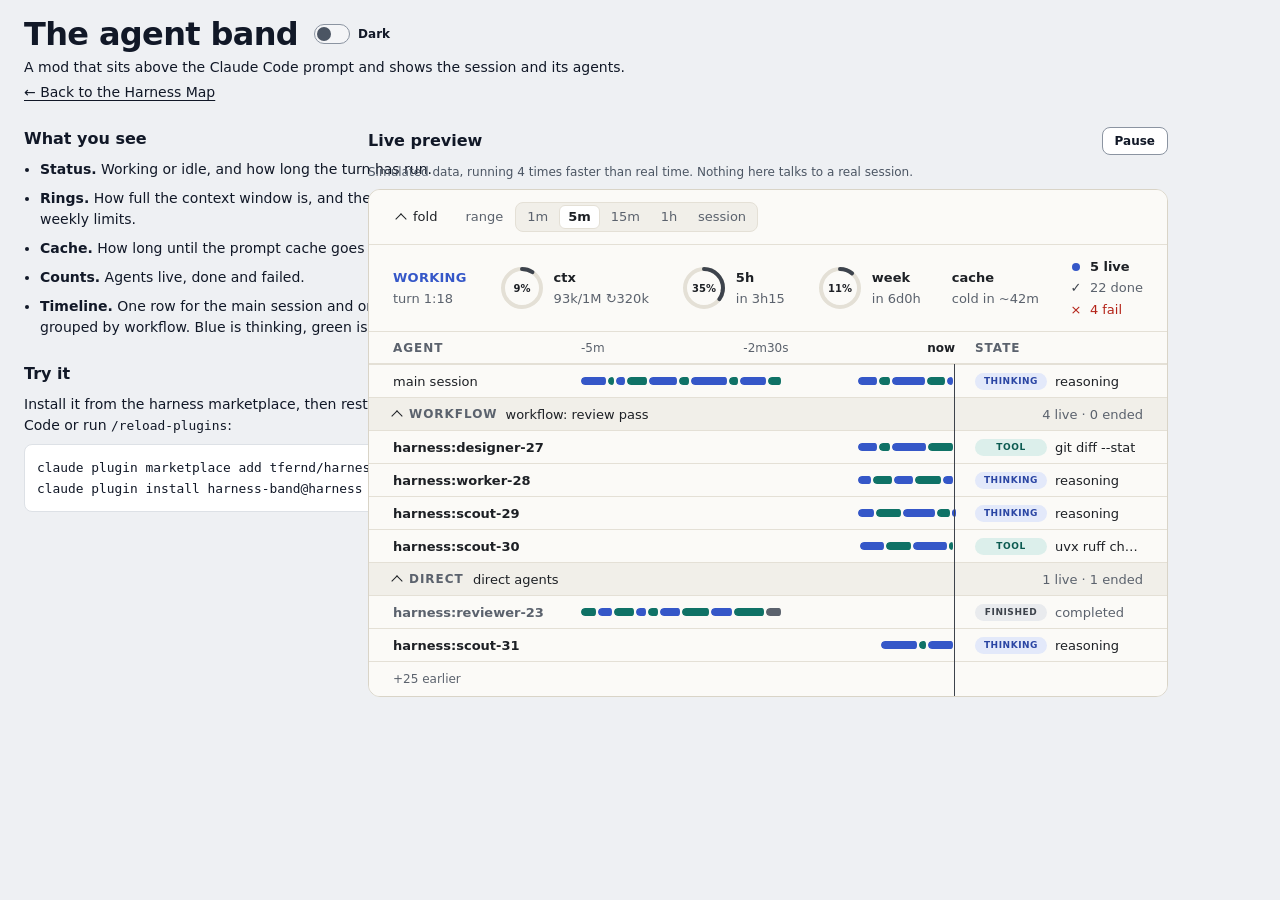
==== commit c870ab78: "feat(mods): list the agent band in the harness marketplace * the band installs with `claude plugin i" ====
--- a/docs/band.html
+++ b/docs/band.html
@@ -47,8 +47,9 @@
         </section>
         <section aria-labelledby="try-title">
           <h2 class="ab-about-title" id="try-title">Try it</h2>
-          <p>From a clone of this repository, start Claude Code with the mod loaded:</p>
-          <pre class="ab-code"><code>claude --plugin-dir mods/band</code></pre>
+          <p>Install it from the harness marketplace, then restart Claude Code or run <code>/reload-plugins</code>:</p>
+          <pre class="ab-code"><code>claude plugin marketplace add tfernd/harness
+claude plugin install harness-band@harness --scope user</code></pre>
         </section>
       </div>
 
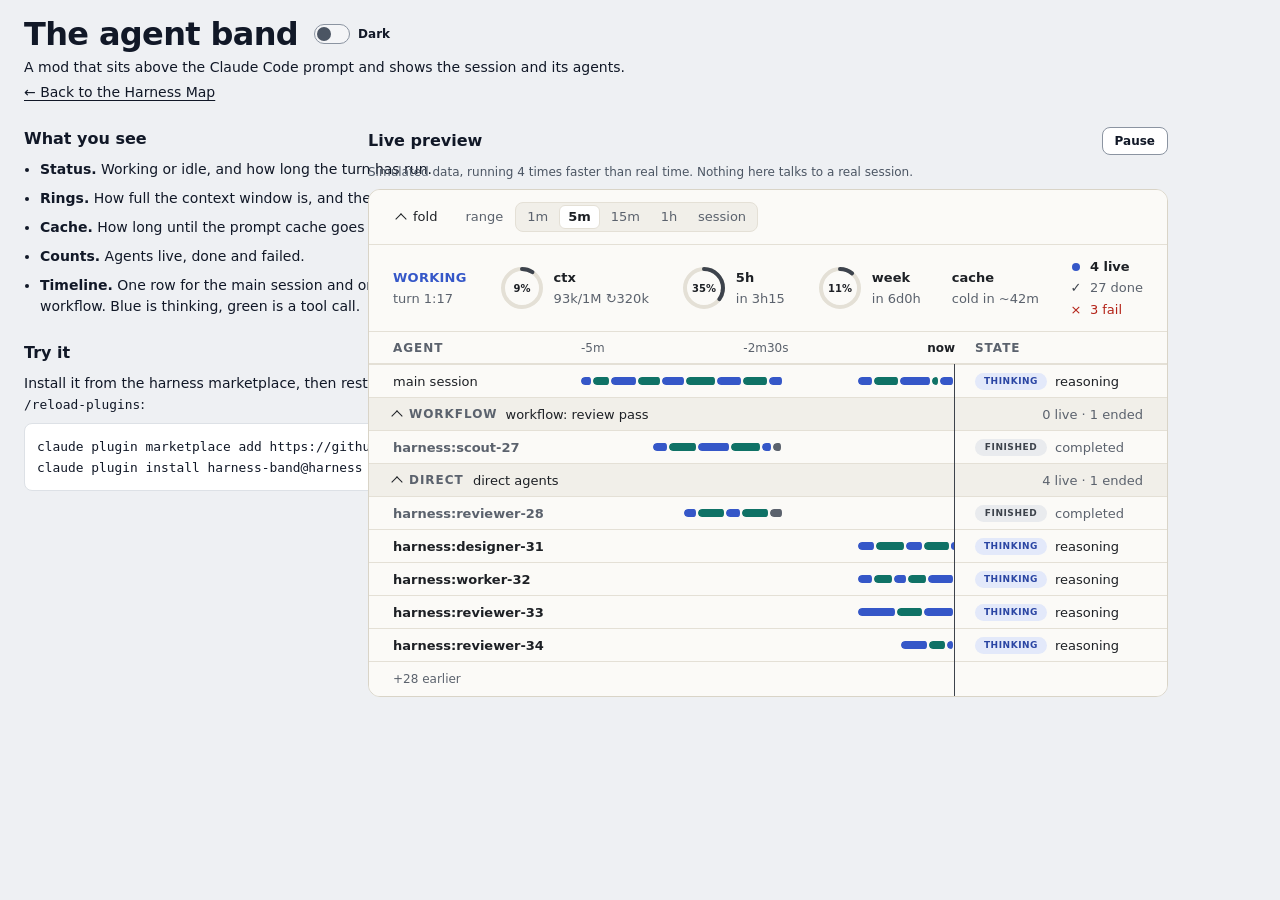
==== commit 98853d8d: "fix(docs): add the marketplace by its git URL * `claude plugin marketplace add tfernd/harness` recor" ====
--- a/docs/band.html
+++ b/docs/band.html
@@ -48,7 +48,7 @@
         <section aria-labelledby="try-title">
           <h2 class="ab-about-title" id="try-title">Try it</h2>
           <p>Install it from the harness marketplace, then restart Claude Code or run <code>/reload-plugins</code>:</p>
-          <pre class="ab-code"><code>claude plugin marketplace add tfernd/harness
+          <pre class="ab-code"><code>claude plugin marketplace add https://github.com/tfernd/harness.git
 claude plugin install harness-band@harness --scope user</code></pre>
         </section>
       </div>
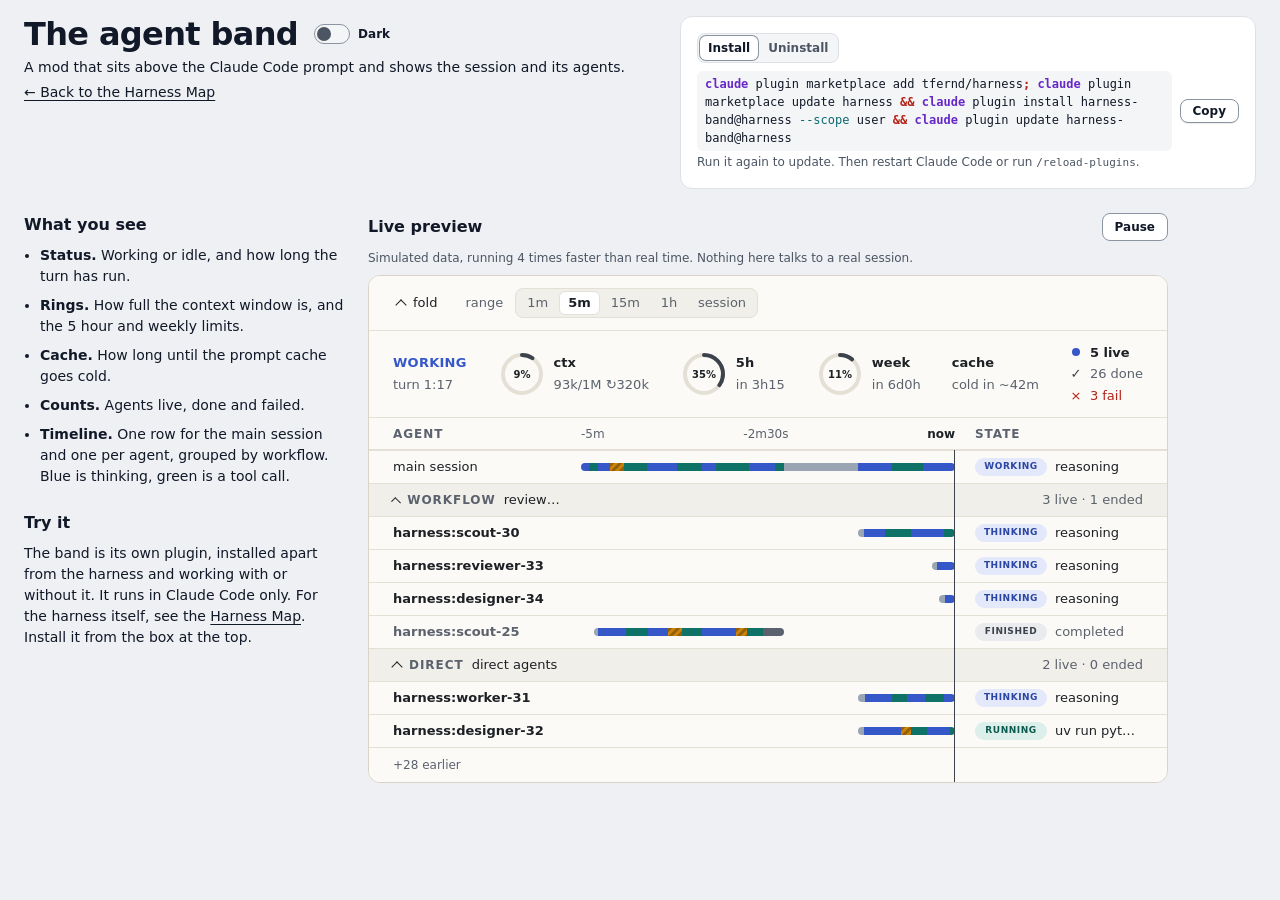
==== commit f0c2b04e: "docs(band): give the band page the main page's install card * the band is its own plugin, so its pag" ====
--- a/docs/band.html
+++ b/docs/band.html
@@ -31,6 +31,22 @@
         <p class="page-lede">A mod that sits above the Claude Code prompt and shows the session and its agents.</p>
         <p><a href="index.html">&larr; Back to the Harness Map</a></p>
       </div>
+      <div class="card install" data-install>
+        <div class="install-bar">
+          <div class="install-tablist" role="group" aria-label="Install or uninstall">
+            <button type="button" class="install-tab install-mode" data-mode-choice="install" aria-pressed="true">Install</button>
+            <button type="button" class="install-tab install-mode" data-mode-choice="uninstall" aria-pressed="false">Uninstall</button>
+          </div>
+        </div>
+        <div class="install-panel">
+          <code class="install-command" data-mode="install"><span class="tok-command">claude</span> plugin marketplace add tfernd/harness<span class="tok-operator">;</span> <span class="tok-command">claude</span> plugin marketplace update harness <span class="tok-operator">&amp;&amp;</span> <span class="tok-command">claude</span> plugin install harness-band@harness <span class="tok-flag">--scope</span> user <span class="tok-operator">&amp;&amp;</span> <span class="tok-command">claude</span> plugin update harness-band@harness</code>
+          <button type="button" class="install-copy" data-mode="install" data-copy="claude plugin marketplace add tfernd/harness; claude plugin marketplace update harness &amp;&amp; claude plugin install harness-band@harness --scope user &amp;&amp; claude plugin update harness-band@harness">Copy</button>
+          <p class="install-note" data-mode="install">Run it again to update. Then restart Claude Code or run <code>/reload-plugins</code>.</p>
+          <code class="install-command" data-mode="uninstall" hidden><span class="tok-command">claude</span> plugin uninstall harness-band@harness</code>
+          <button type="button" class="install-copy" data-mode="uninstall" hidden data-copy="claude plugin uninstall harness-band@harness">Copy</button>
+          <p class="install-note" data-mode="uninstall" hidden>Restart Claude Code or run <code>/reload-plugins</code>. The harness plugin is not touched.</p>
+        </div>
+      </div>
     </header>
 
     <main class="ab-page">
@@ -47,9 +63,7 @@
         </section>
         <section aria-labelledby="try-title">
           <h2 class="ab-about-title" id="try-title">Try it</h2>
-          <p>Install it from the harness marketplace, then restart Claude Code or run <code>/reload-plugins</code>:</p>
-          <pre class="ab-code"><code>claude plugin marketplace add https://github.com/tfernd/harness.git
-claude plugin install harness-band@harness --scope user</code></pre>
+          <p>The band is its own plugin, installed apart from the harness and working with or without it. It runs in Claude Code only. For the harness itself, see the <a href="index.html">Harness Map</a>. Install it from the box at the top.</p>
         </section>
       </div>
 
--- a/docs/style.css
+++ b/docs/style.css
@@ -428,14 +428,6 @@
   gap: var(--space-1) var(--space-2);
 }
 
-.install-label {
-  font-size: var(--text-label);
-  font-weight: 700;
-  letter-spacing: 0.06em;
-  text-transform: uppercase;
-  color: var(--muted);
-}
-
 .install-tablist {
   display: flex;
   gap: var(--space-half);
@@ -459,6 +451,12 @@
 }
 
 .install-tab[aria-selected="true"] {
+  color: var(--ink);
+  background: var(--surface);
+  box-shadow: 0 0 0 1px var(--line-strong);
+}
+
+.install-mode[aria-pressed="true"] {
   color: var(--ink);
   background: var(--surface);
   box-shadow: 0 0 0 1px var(--line-strong);
--- a/docs/band.css
+++ b/docs/band.css
@@ -13,7 +13,9 @@
 
 .ab-about {
   display: grid;
+  grid-template-columns: minmax(0, 1fr);
   gap: var(--space-5);
+  min-inline-size: 0;
 }
 
 .ab-about-title {
@@ -26,15 +28,6 @@
   display: grid;
   gap: var(--space-2);
   padding-inline-start: var(--space-4);
-}
-
-.ab-code {
-  margin: var(--space-2) 0 0;
-  padding: var(--space-3);
-  overflow-x: auto;
-  background: var(--surface);
-  border: 1px solid var(--line);
-  border-radius: var(--radius);
 }
 
 .ab-demo {
@@ -107,6 +100,13 @@
   --failed: #b42318;
   --failed-tint: #fbe4e1;
   --failed-ink: #8f1d14;
+  --launched: #9aa5b4;
+  --launched-tint: #e8e2d6;
+  --launched-ink: #463f33;
+  --waiting: #c9820a;
+  --waiting-tint: #f8e3b3;
+  --waiting-ink: #5e3d00;
+  --stripe: rgba(70, 40, 0, 0.38);
   --band-pad: 1.5rem;
   --band-name: 10.5rem;
   --band-state: 10.5rem;
@@ -141,6 +141,13 @@
   --failed: #ff8a7a;
   --failed-tint: #4a211d;
   --failed-ink: #ffc2b9;
+  --launched: #6b7788;
+  --launched-tint: #302f2b;
+  --launched-ink: #dcd5c8;
+  --waiting: #e0a02e;
+  --waiting-tint: #46330a;
+  --waiting-ink: #f5d891;
+  --stripe: rgba(0, 0, 0, 0.32);
 }
 
 .ab-demo {
@@ -384,14 +391,28 @@
   min-block-size: var(--band-row);
 }
 
-.ab-span {
+.ab-lane {
   position: absolute;
   inset-block-start: calc(50% - var(--band-bar) / 2);
   block-size: var(--band-bar);
   min-inline-size: 0.375rem;
-  background-clip: padding-box;
-  border-inline-end: 2px solid transparent;
-  border-radius: var(--radius-small);
+  overflow: hidden;
+  border-radius: var(--band-bar);
+}
+
+.ab-span {
+  position: absolute;
+  inset-block: 0;
+  min-inline-size: 2px;
+}
+
+.ab-span.is-launched {
+  background-color: var(--launched);
+}
+
+.ab-span.is-waiting {
+  background-color: var(--waiting);
+  background-image: repeating-linear-gradient(135deg, var(--stripe) 0 3px, transparent 3px 6px);
 }
 
 .ab-span.is-thinking {
@@ -436,6 +457,16 @@
 .ab-pill.is-tool {
   color: var(--tool-ink);
   background: var(--tool-tint);
+}
+
+.ab-pill.is-launched {
+  color: var(--launched-ink);
+  background: var(--launched-tint);
+}
+
+.ab-pill.is-waiting {
+  color: var(--waiting-ink);
+  background: var(--waiting-tint);
 }
 
 .ab-pill.is-finished {
@@ -473,15 +504,75 @@
 }
 
 .ab-group-row {
-  display: flex;
-  align-items: center;
-  gap: var(--space-2);
+  display: grid;
+  grid-template-columns: var(--band-name) minmax(0, 1fr) var(--band-state);
+  gap: var(--band-gap);
+  align-items: center;
   min-block-size: var(--band-row);
   padding-inline: var(--band-pad);
 }
 
+.ab-group-title {
+  grid-column: 1;
+}
+
+.ab-group-count {
+  grid-column: 3;
+}
+
+.ab-group-title {
+  display: flex;
+  align-items: center;
+  gap: var(--space-2);
+  min-inline-size: 0;
+}
+
+.ab-group-name {
+  overflow: hidden;
+  text-overflow: ellipsis;
+  white-space: nowrap;
+}
+
+.ab-group-row.is-strip .ab-group-count {
+  margin-inline-start: 0;
+  overflow: visible;
+  font-size: var(--text-meta);
+  line-height: 1.25;
+  white-space: normal;
+}
+
+.ab-group-row.is-strip .ab-group-tag {
+  min-inline-size: 0;
+  font-size: 0.625rem;
+  letter-spacing: 0.04em;
+}
+
+.ab-strip {
+  display: block;
+  inline-size: 100%;
+  block-size: 1rem;
+}
+
+.ab-strip-tool {
+  fill: var(--tool);
+}
+
+.ab-strip-thinking {
+  fill: var(--thinking);
+}
+
+.ab-strip-waiting {
+  fill: var(--waiting);
+}
+
+.ab-strip-base {
+  fill: none;
+  stroke: var(--band-line);
+  vector-effect: non-scaling-stroke;
+}
+
 .ab-group-tag {
-  min-inline-size: 3.5rem;
+  flex: none;
   font-size: var(--text-meta);
   font-weight: 600;
   letter-spacing: 0.08em;
@@ -490,6 +581,9 @@
 
 .ab-group-count {
   margin-inline-start: auto;
+  overflow: hidden;
+  text-overflow: ellipsis;
+  white-space: nowrap;
   color: var(--band-muted);
 }
 
